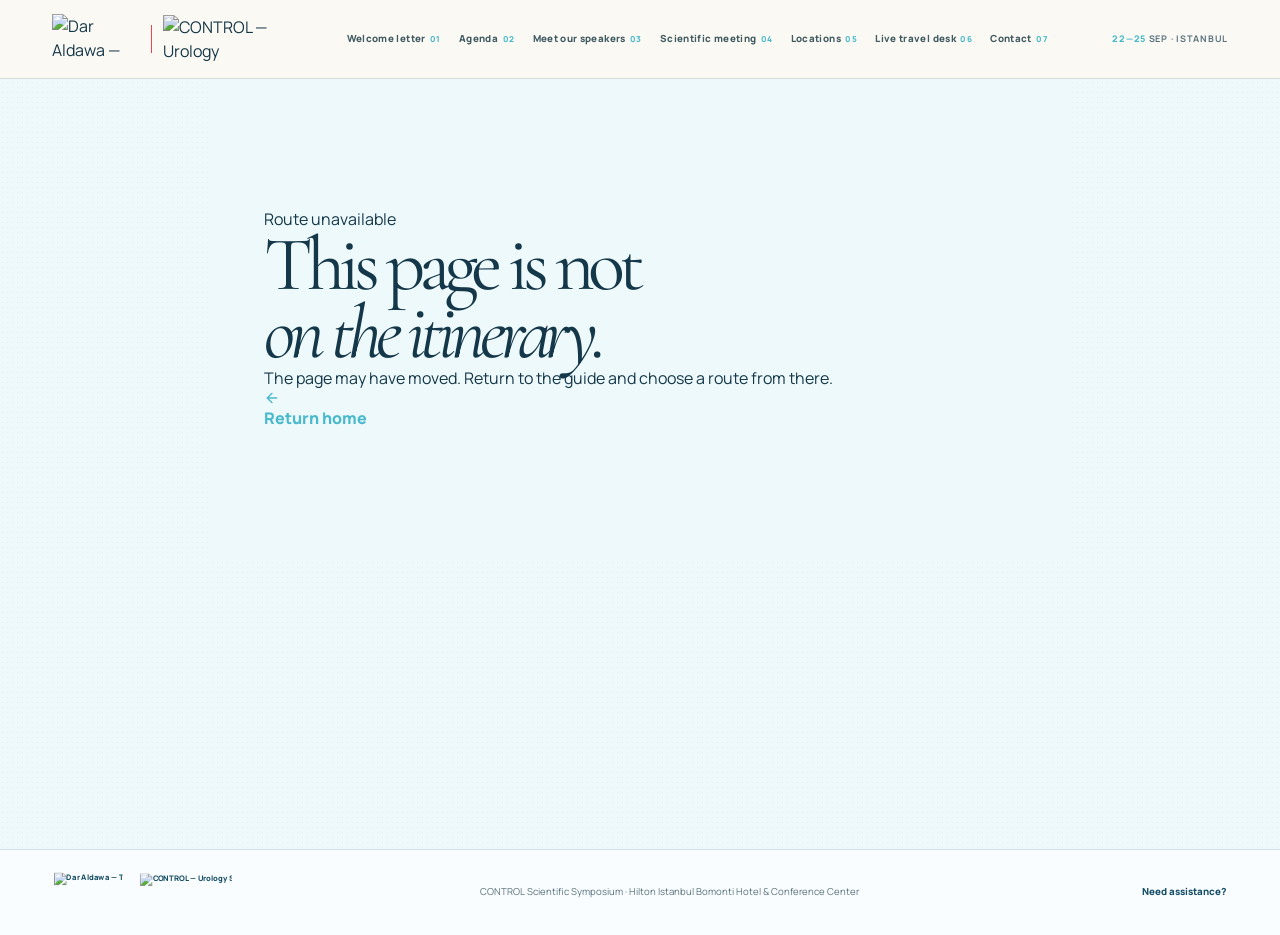
==== index.html @ 24645374 "Add files via upload" ====
<!doctype html>
<html lang="en">
  <head>
    <meta charset="UTF-8" />
    <meta name="viewport" content="width=device-width, initial-scale=1.0, maximum-scale=1" />
    <meta name="theme-color" content="#4ab8cd" />
    <meta name="description" content="CONTROL Urology Scientific Symposium — Istanbul 2026." />
    <meta property="og:type" content="website" />
    <meta property="og:url" content="https://dar-aldawa-marketing.github.io/control/" />
    <meta property="og:title" content="CONTROL · Urology Scientific Symposium" />
    <meta property="og:description" content="CONTROL Urology Scientific Symposium — Istanbul 2026." />
    <link rel="preconnect" href="https://fonts.googleapis.com" />
    <link rel="preconnect" href="https://fonts.gstatic.com" crossorigin />
    <link href="https://fonts.googleapis.com/css2?family=Cormorant+Garamond:ital,wght@0,500;0,600;0,700;1,600&family=Manrope:wght@500;600;700;800&display=swap" rel="stylesheet" />
    <link rel="icon" type="image/png" href="./manus-storage/control-event-logo.png" />
    <link rel="manifest" href="./manifest.webmanifest" />
    <link rel="stylesheet" href="./assets/index-BZ7hhckJ.css?v=20260903-2" />
    <link rel="stylesheet" href="./assets/mobile-overrides.css?v=20260903-7" />
    <link rel="canonical" href="https://dar-aldawa-marketing.github.io/control/" />
    <title>CONTROL · Urology Scientific Symposium</title>
    <script>
      (function () {
        var route = new URLSearchParams(window.location.search).get("route");
        if (route) {
          history.replaceState(null, "", "/control" + route);
        }
      })();
    </script>
    <script type="module" crossorigin src="./assets/index-CAG-2mW_.js?v=20260903-6"></script>
    <script type="module" src="./assets/logo-rain.js?v=20260903-3"></script>
  </head>
  <body>
    <div id="root"></div>
  </body>
</html>
---- assets/mobile-overrides.css ----
.home-passport-strip.is-removed {
  display: none !important;
}

.agenda-postcard {
  display: none !important;
}

.agenda-day-intro {
  grid-template-columns: minmax(0, 1fr) !important;
}

.logo-rain {
  position: fixed;
  z-index: 999;
  inset: 0;
  overflow: hidden;
  pointer-events: none;
  opacity: 0.11;
  contain: strict;
}

.logo-rain__drop {
  position: absolute;
  top: -16vh;
  left: var(--left);
  width: clamp(74px, 8vw, 126px);
  transform: translate3d(0, -18vh, 0) rotate(var(--tilt)) scale(var(--scale));
  animation: logo-rain-fall var(--duration) linear var(--delay) infinite;
  will-change: transform;
}

.logo-rain__drop img {
  display: block;
  width: 100%;
  height: auto;
  filter: saturate(0.85);
}

@keyframes logo-rain-fall {
  to {
    transform: translate3d(var(--drift), 132vh, 0) rotate(calc(var(--tilt) + 7deg)) scale(var(--scale));
  }
}

@media (max-width: 690px) {
  .logo-rain {
    opacity: 0.09;
  }

  .logo-rain__drop {
    width: clamp(64px, 22vw, 92px);
  }

  .agenda-masthead {
    min-height: 205px !important;
    padding: 2.2rem 1rem 1.3rem !important;
  }

  .agenda-masthead h1 {
    font-size: clamp(2.35rem, 11vw, 3rem) !important;
  }

  .agenda-layout {
    padding: 1rem 0.65rem 2.5rem !important;
  }

  .calendar-tabs {
    grid-template-columns: repeat(4, minmax(0, 1fr)) !important;
  }

  .calendar-tabs button {
    min-height: 64px !important;
    padding: 0.4rem 0.1rem !important;
    border-top: 0 !important;
    text-align: center !important;
  }

  .calendar-tabs button:not(:last-child) {
    border-right: 1px solid var(--line) !important;
  }

  .calendar-tabs button span {
    font-size: 0.42rem !important;
  }

  .calendar-tabs strong {
    margin: 0.15rem 0 0 !important;
    font-size: 1.05rem !important;
  }

  .calendar-tabs small {
    display: none !important;
  }

  .agenda-day-intro {
    padding: 1.15rem 0 1rem !important;
  }
}

@media (max-width: 1040px) {
  .site-header {
    z-index: 1001 !important;
  }

  .menu-trigger {
    position: fixed !important;
    right: max(1rem, env(safe-area-inset-right)) !important;
    bottom: max(1rem, env(safe-area-inset-bottom)) !important;
    display: inline-flex !important;
    min-width: 112px;
    min-height: 52px;
    justify-content: center;
    padding: 0.75rem 1rem !important;
    border: 1px solid rgba(255, 255, 255, 0.42) !important;
    border-radius: 999px;
    background: var(--teal-deep) !important;
    color: #fff !important;
    box-shadow: 0 12px 32px rgba(8, 48, 60, 0.28);
  }

  .mobile-menu {
    top: auto !important;
    right: 0.8rem !important;
    bottom: calc(max(1rem, env(safe-area-inset-bottom)) + 62px) !important;
    left: 0.8rem !important;
    max-height: 0 !important;
    border: 0 !important;
    border-radius: 18px;
    opacity: 0;
    transform: translateY(12px);
    pointer-events: none;
    box-shadow: none;
    transition: max-height 0.32s var(--ease-out), opacity 0.22s var(--ease-out), transform 0.22s var(--ease-out) !important;
  }

  .mobile-menu.is-open {
    max-height: calc(100dvh - 9rem) !important;
    overflow-y: auto !important;
    border: 1px solid var(--line) !important;
    opacity: 1;
    transform: translateY(0);
    pointer-events: auto;
    box-shadow: 0 18px 48px rgba(8, 48, 60, 0.22);
  }

  .mobile-menu-inner {
    padding: 0.65rem 1.25rem 1rem !important;
  }

  .mobile-nav-item {
    padding: 0.78rem 0 !important;
  }

  .site-footer {
    padding-bottom: 5.5rem !important;
  }
}

@media (max-width: 690px) {
  .first-hero {
    padding-top: 1.8rem !important;
    padding-bottom: 1.5rem !important;
  }

  .hero-first-logo {
    width: 150px !important;
    height: auto !important;
    margin-top: 0.4rem !important;
  }

  .first-hero h1 {
    max-width: 10.5ch !important;
    margin-top: 0.75rem !important;
    font-size: clamp(2.45rem, 10.7vw, 3.15rem) !important;
    line-height: 0.88 !important;
  }

  .hero-description {
    margin-top: 0.9rem !important;
  }

  .hero-cta {
    margin-top: 1.15rem !important;
  }

  .hero-countdown {
    margin-top: 1.4rem !important;
  }

  .agenda-masthead {
    min-height: 155px !important;
    padding: 1.2rem 1rem 1rem !important;
    background-position: center 34% !important;
  }

  .agenda-masthead h1 {
    max-width: 14ch !important;
    font-size: clamp(1.8rem, 8.3vw, 2.3rem) !important;
    line-height: 0.9 !important;
  }

  .agenda-masthead span {
    margin-top: 0.65rem !important;
  }
}

@media (prefers-reduced-motion: reduce), print {
  .logo-rain {
    display: none !important;
  }
}

@media (max-width: 380px) {
  .calendar-tabs button {
    min-height: 58px !important;
  }

  .calendar-tabs strong {
    font-size: 0.95rem !important;
  }
}

/* CONTROL event identity */
:root {
  --teal: #49b9cd;
  --teal-deep: #164f68;
  --aqua: #dff5fb;
  --lime: #00a99d;
  --coral: #ef444d;
  --ink: #14384a;
  --paper: #fafdff;
  --cream: #eef9fc;
  --muted: #58727f;
  --line: rgba(20, 79, 104, 0.17);
}

body {
  background: var(--cream) !important;
}

.first-hero {
  background-position: center center !important;
}

.first-hero::before {
  background: linear-gradient(90deg, rgba(247, 253, 255, 0.98) 0%, rgba(247, 253, 255, 0.91) 38%, rgba(247, 253, 255, 0.34) 67%, rgba(247, 253, 255, 0.08) 100%) !important;
}

.brand-first,
.hero-first-logo,
.letter-logo,
.letter-hero > img {
  mix-blend-mode: multiply !important;
}

.brand-first {
  width: 118px !important;
}

.hero-first-logo {
  width: min(330px, 72vw) !important;
  height: auto !important;
}

.logo-rain {
  opacity: 0.13;
}

@media (max-width: 690px) {
  .first-hero {
    background-image: url("../manus-storage/control-theme.jpg") !important;
    background-position: 62% center !important;
  }

  .first-hero::before {
    background: linear-gradient(110deg, rgba(247, 253, 255, 0.98) 0%, rgba(247, 253, 255, 0.91) 58%, rgba(247, 253, 255, 0.42) 100%) !important;
  }

  .brand-first {
    width: 88px !important;
  }
}

/* Final mobile clarity and countdown order adjustments */
.hero-countdown {
  display: flex !important;
  flex-direction: column !important;
  gap: 0 !important;
}

.hero-countdown .event-facts {
  display: contents !important;
}

.hero-countdown .event-facts > div:first-child {
  order: 1;
}

.hero-countdown .countdown {
  order: 2;
}

.hero-countdown .event-facts > div:last-child {
  order: 3;
}

@media (max-width: 690px) {
  .first-hero h1 {
    max-width: 11.5ch !important;
    font-size: clamp(2.2rem, 9.2vw, 2.9rem) !important;
    line-height: 0.9 !important;
  }

  .agenda-day-intro {
    display: grid !important;
    grid-template-columns: minmax(0, 1fr) 118px !important;
    align-items: end !important;
    column-gap: 0.7rem !important;
    padding: 1.15rem 0 1rem !important;
  }

  .agenda-day-intro > div:first-child {
    min-width: 0;
  }

  .agenda-day-intro h2 {
    font-size: clamp(2rem, 8.8vw, 2.65rem) !important;
    line-height: 0.88 !important;
  }

  .agenda-postcard {
    display: block !important;
    width: 118px !important;
    height: 78px !important;
    margin: 0 0 0 auto !important;
    box-shadow: 5px 6px rgba(216, 120, 88, 0.14) !important;
  }

  .agenda-postcard span {
    padding: 0.28rem 0.35rem !important;
    font-size: 0.42rem !important;
  }
}

@media (max-width: 380px) {
  .agenda-day-intro {
    grid-template-columns: minmax(0, 1fr) 104px !important;
    column-gap: 0.55rem !important;
  }

  .agenda-postcard {
    width: 104px !important;
    height: 70px !important;
  }
}

/* Floating navigation fix: sticky headers create a containing block for fixed children. */
@media (max-width: 1040px) {
  .site-header {
    overflow: visible !important;
  }

  .menu-trigger {
    position: absolute !important;
    top: 50% !important;
    right: max(1rem, env(safe-area-inset-right)) !important;
    bottom: auto !important;
    left: auto !important;
    z-index: 1003 !important;
    width: 128px;
    min-width: 128px !important;
    min-height: 48px !important;
    transform: translateY(-50%);
    border: 1px solid rgba(255, 255, 255, 0.28) !important;
    background: linear-gradient(135deg, #0a8580, #075c68) !important;
    box-shadow: 0 10px 24px rgba(8, 48, 60, 0.26), inset 0 1px rgba(255, 255, 255, 0.16);
    transition: transform 0.18s var(--ease-out), box-shadow 0.18s var(--ease-out), background 0.18s var(--ease-out) !important;
  }

  .menu-trigger:hover {
    background: linear-gradient(135deg, #0c938d, #086a76) !important;
    box-shadow: 0 13px 28px rgba(8, 48, 60, 0.3), inset 0 1px rgba(255, 255, 255, 0.2);
  }

  .menu-trigger:active {
    transform: translateY(-50%) scale(0.97);
  }

  .menu-trigger:focus-visible {
    outline: 3px solid rgba(213, 225, 96, 0.9);
    outline-offset: 3px;
  }

  .mobile-menu {
    position: absolute !important;
    top: calc(100% + 10px) !important;
    right: 0.8rem !important;
    bottom: auto !important;
    left: 0.8rem !important;
    z-index: 1002 !important;
    transform: translateY(-8px);
  }

  .mobile-menu.is-open {
    transform: translateY(0);
  }
}

@media (max-width: 420px) {
  .menu-trigger {
    width: 116px;
    min-width: 116px !important;
    padding: 0.65rem 0.85rem !important;
  }
}

/* Keep the floating control independent from sticky/header layout and page scroll. */
@media (max-width: 1040px) {
  .floating-menu-layer {
    position: fixed !important;
    inset: 0 !important;
    z-index: 1002 !important;
    pointer-events: none;
  }

  .floating-menu-layer .menu-trigger {
    position: absolute !important;
    top: max(0.75rem, env(safe-area-inset-top)) !important;
    right: max(1rem, env(safe-area-inset-right)) !important;
    bottom: auto !important;
    left: auto !important;
    z-index: 1003 !important;
    transform: none !important;
    pointer-events: auto;
  }

  .floating-menu-layer .menu-trigger:hover {
    transform: translateY(-1px) !important;
  }

  .floating-menu-layer .menu-trigger:active {
    transform: scale(0.97) !important;
  }

  .floating-menu-layer .mobile-menu {
    position: absolute !important;
    top: calc(max(0.75rem, env(safe-area-inset-top)) + 58px) !important;
    right: 0.8rem !important;
    bottom: auto !important;
    left: 0.8rem !important;
    z-index: 1002 !important;
    pointer-events: none;
  }

  .floating-menu-layer .mobile-menu.is-open {
    pointer-events: auto;
  }
}

/* Remove the Istanbul Note card from the agenda and give the itinerary full width. */
.agenda-postcard {
  display: none !important;
}

@media (max-width: 690px) {
  .agenda-day-intro {
    grid-template-columns: minmax(0, 1fr) !important;
  }
}

/* Final CONTROL identity overrides */
:root {
  --teal: #49b9cd;
  --teal-deep: #164f68;
  --aqua: #dff5fb;
  --lime: #00a99d;
  --coral: #ef444d;
  --ink: #14384a;
  --paper: #fafdff;
  --cream: #eef9fc;
  --muted: #58727f;
  --line: rgba(20, 79, 104, 0.17);
}

body { background: var(--cream) !important; }
.first-hero { background-position: center center !important; }
.first-hero::before { background: linear-gradient(90deg, rgba(247,253,255,.98) 0%, rgba(247,253,255,.91) 38%, rgba(247,253,255,.34) 67%, rgba(247,253,255,.08) 100%) !important; }
.brand-first,.hero-first-logo,.letter-logo,.letter-hero>img { mix-blend-mode: multiply !important; }
.brand-first { width: 118px !important; }
.hero-first-logo { width: min(330px,72vw) !important; height: auto !important; }
.logo-rain { opacity: .13; }

@media (max-width: 690px) {
  .first-hero { background-image: url("../manus-storage/control-theme.jpg") !important; background-position: 62% center !important; }
  .first-hero::before { background: linear-gradient(110deg, rgba(247,253,255,.98) 0%, rgba(247,253,255,.91) 58%, rgba(247,253,255,.42) 100%) !important; }
  .brand-first { width: 88px !important; }
}
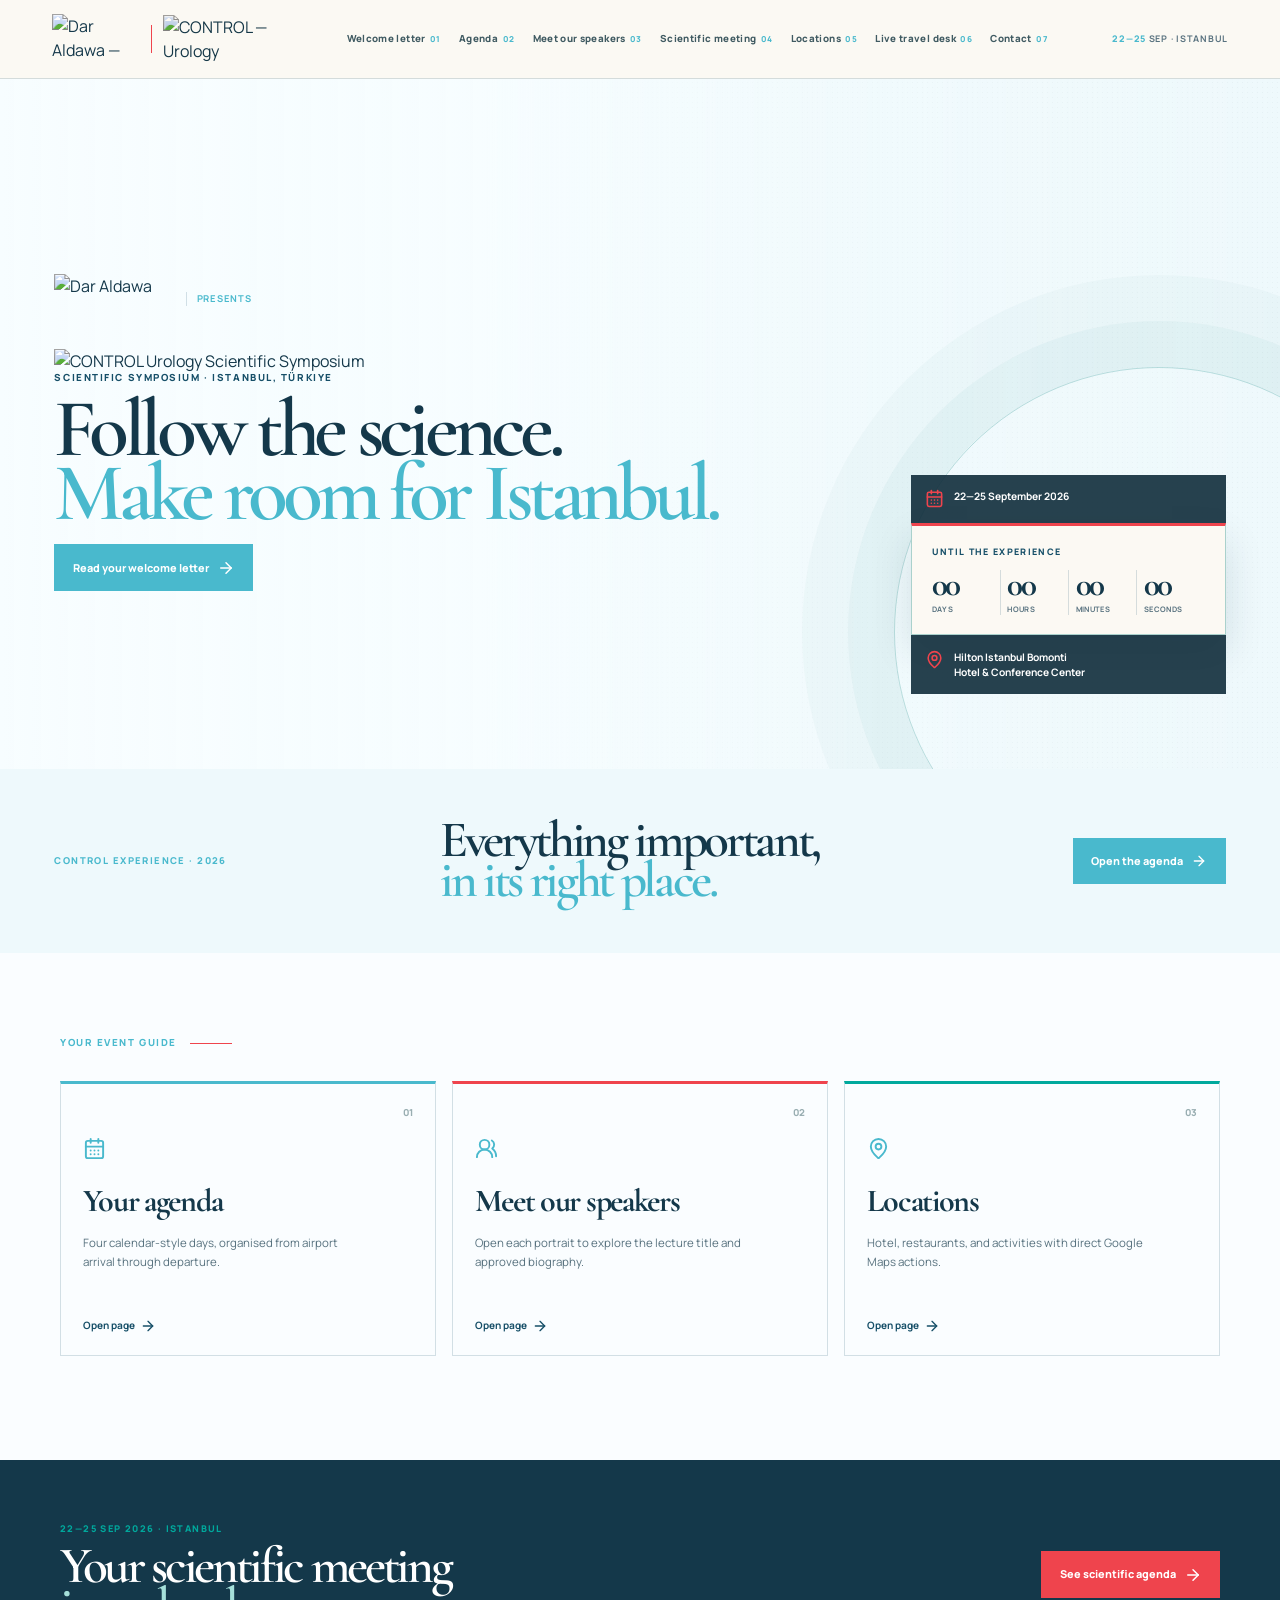
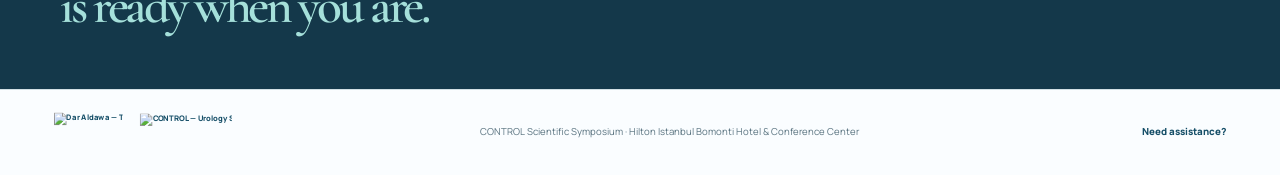
==== commit 93324e59: "Add files via upload" ====
--- a/index.html
+++ b/index.html
@@ -3,6 +3,7 @@
   <head>
     <meta charset="UTF-8" />
     <meta name="viewport" content="width=device-width, initial-scale=1.0, maximum-scale=1" />
+    <base href="./" />
     <meta name="theme-color" content="#4ab8cd" />
     <meta name="description" content="CONTROL Urology Scientific Symposium — Istanbul 2026." />
     <meta property="og:type" content="website" />
@@ -22,7 +23,8 @@
       (function () {
         var route = new URLSearchParams(window.location.search).get("route");
         if (route) {
-          history.replaceState(null, "", "/control" + route);
+          var siteBase = window.location.pathname.replace(/\/$/, "");
+          history.replaceState(null, "", siteBase + route);
         }
       })();
     </script>
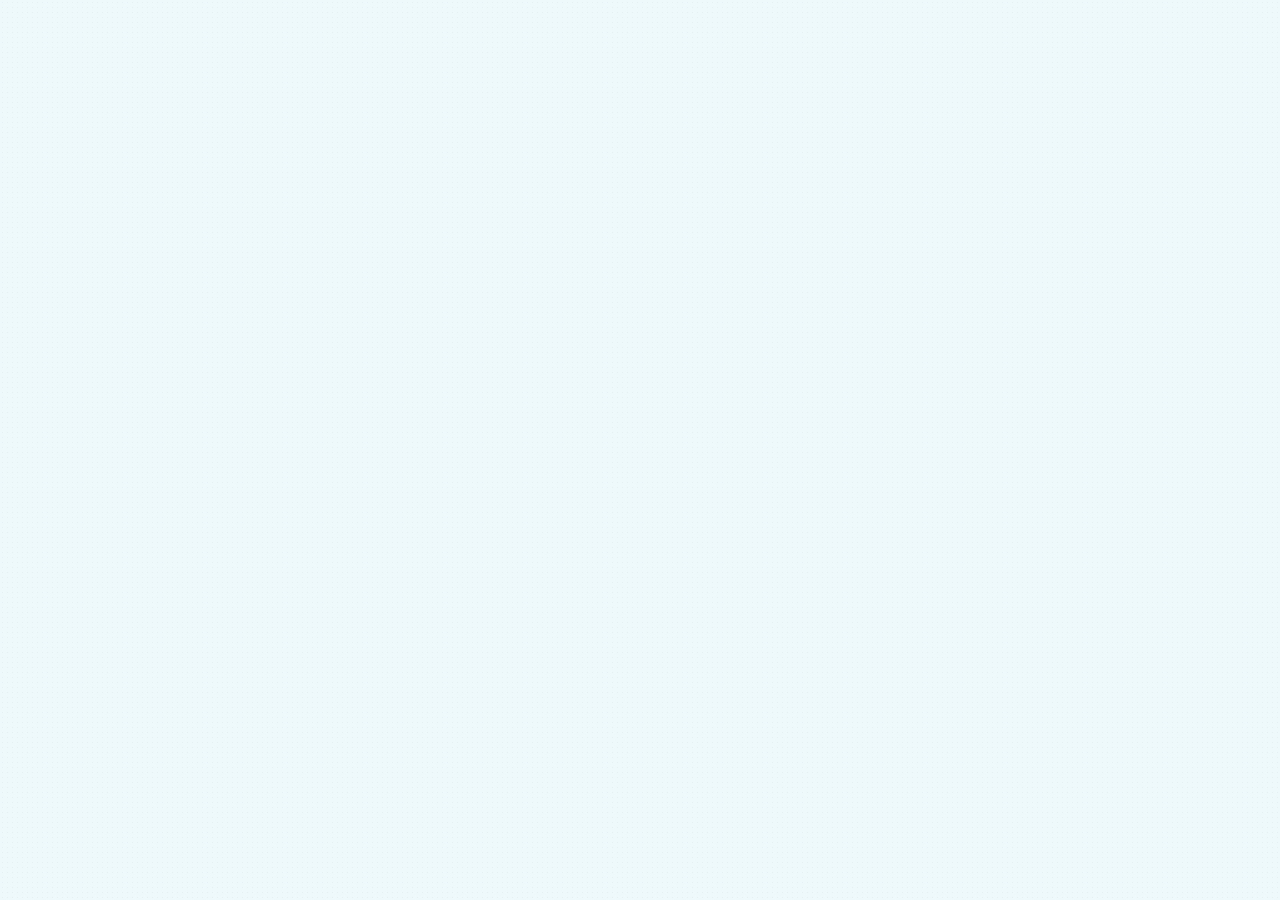
==== commit 24eb816c: "Add files via upload" ====
--- a/index.html
+++ b/index.html
@@ -15,8 +15,8 @@
     <link href="https://fonts.googleapis.com/css2?family=Cormorant+Garamond:ital,wght@0,500;0,600;0,700;1,600&family=Manrope:wght@500;600;700;800&display=swap" rel="stylesheet" />
     <link rel="icon" type="image/png" href="./manus-storage/control-event-logo.png" />
     <link rel="manifest" href="./manifest.webmanifest" />
-    <link rel="stylesheet" href="./assets/index-BZ7hhckJ.css?v=20260903-2" />
-    <link rel="stylesheet" href="./assets/mobile-overrides.css?v=20260903-7" />
+    <link rel="stylesheet" href="./assets/index-BZ7hhckJ.css?v=20260921-4" />
+    <link rel="stylesheet" href="./assets/mobile-overrides.css?v=20260921-4" />
     <link rel="canonical" href="https://dar-aldawa-marketing.github.io/control/" />
     <title>CONTROL · Urology Scientific Symposium</title>
     <script>
@@ -28,8 +28,8 @@
         }
       })();
     </script>
-    <script type="module" crossorigin src="./assets/index-CAG-2mW_.js?v=20260903-6"></script>
-    <script type="module" src="./assets/logo-rain.js?v=20260903-3"></script>
+    <script type="module" crossorigin src="./assets/index-control-v4-20260921.js"></script>
+    <script type="module" src="./assets/logo-rain-control-v4-20260921.js"></script>
   </head>
   <body>
     <div id="root"></div>
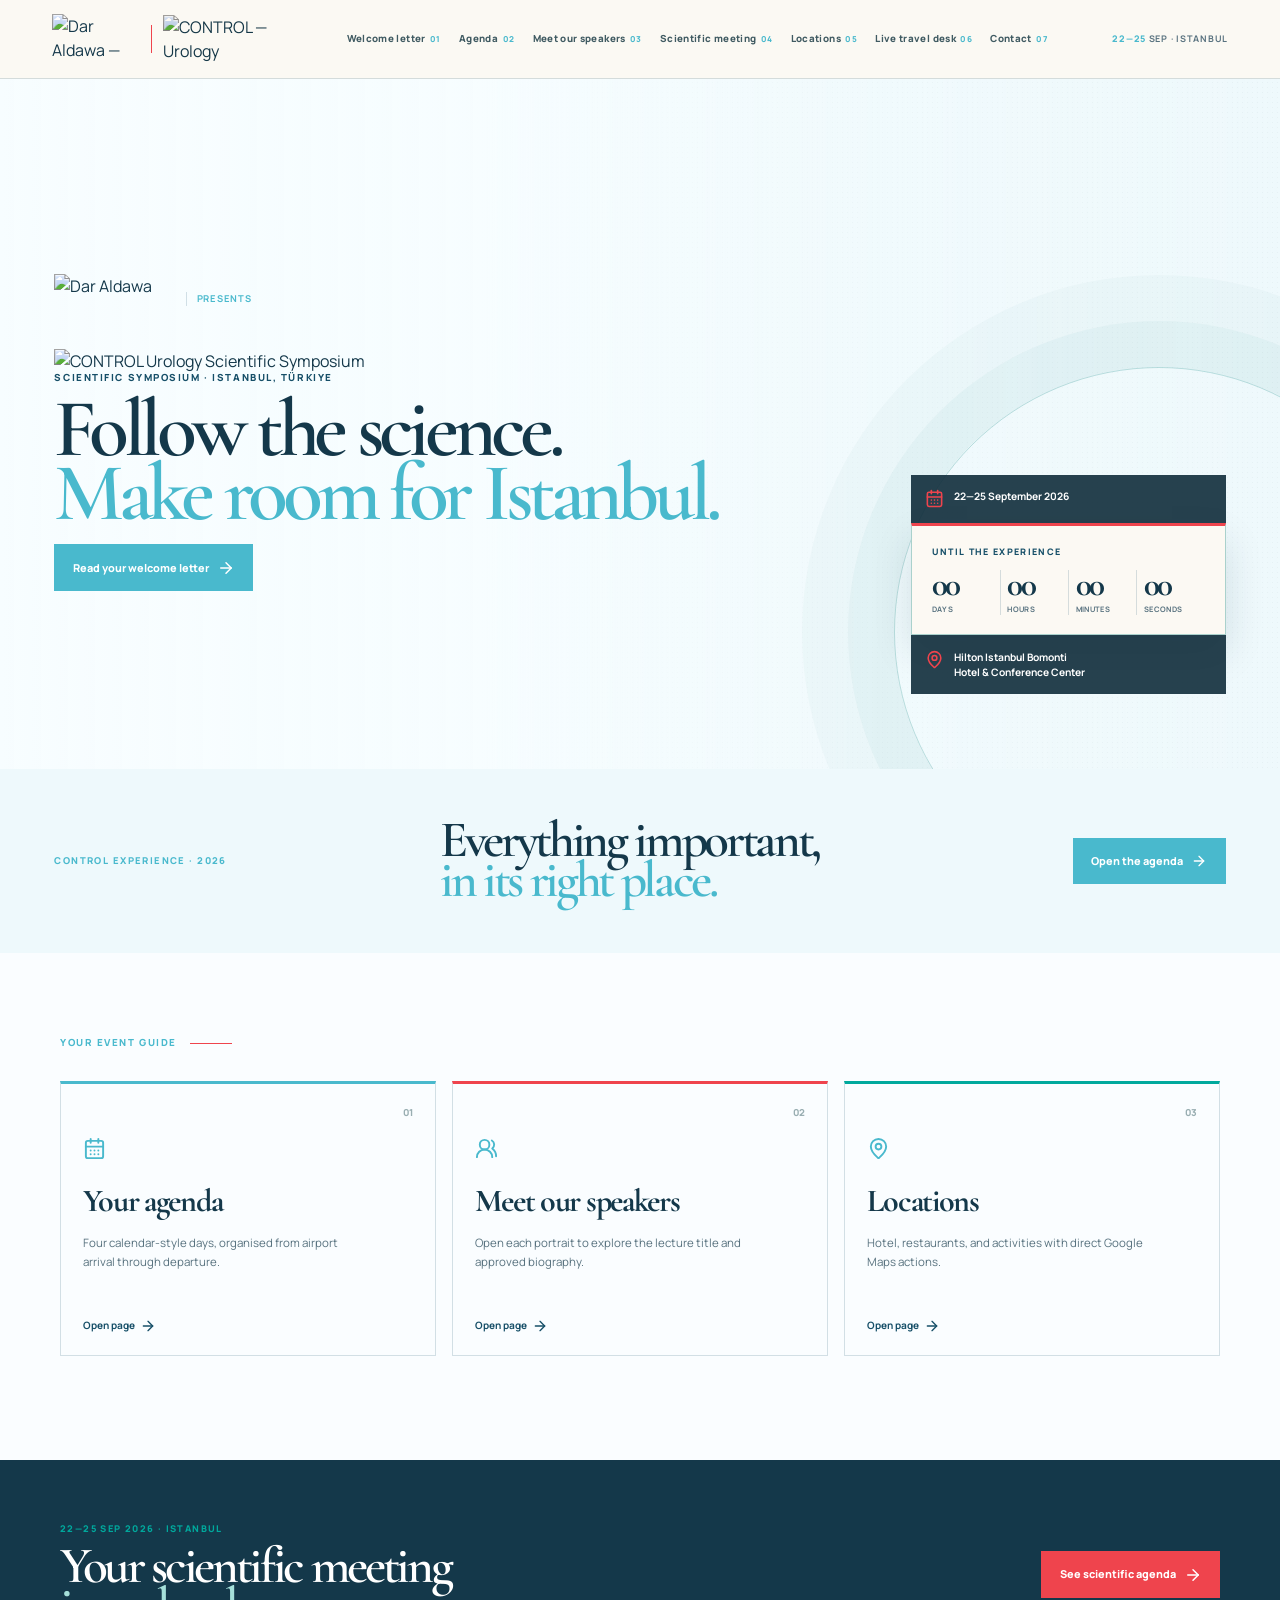
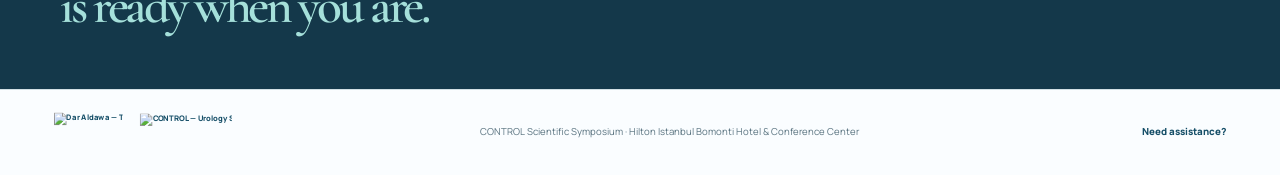
==== commit 1b0fa540: "Add files via upload" ====
--- a/index.html
+++ b/index.html
@@ -15,8 +15,8 @@
     <link href="https://fonts.googleapis.com/css2?family=Cormorant+Garamond:ital,wght@0,500;0,600;0,700;1,600&family=Manrope:wght@500;600;700;800&display=swap" rel="stylesheet" />
     <link rel="icon" type="image/png" href="./manus-storage/control-event-logo.png" />
     <link rel="manifest" href="./manifest.webmanifest" />
-    <link rel="stylesheet" href="./assets/index-BZ7hhckJ.css?v=20260921-4" />
-    <link rel="stylesheet" href="./assets/mobile-overrides.css?v=20260921-4" />
+    <link rel="stylesheet" href="./assets/index-BZ7hhckJ.css?v=20260921-5" />
+    <link rel="stylesheet" href="./assets/mobile-overrides.css?v=20260921-5" />
     <link rel="canonical" href="https://dar-aldawa-marketing.github.io/control/" />
     <title>CONTROL · Urology Scientific Symposium</title>
     <script>
@@ -28,8 +28,8 @@
         }
       })();
     </script>
-    <script type="module" crossorigin src="./assets/index-control-v4-20260921.js"></script>
-    <script type="module" src="./assets/logo-rain-control-v4-20260921.js"></script>
+    <script type="module" crossorigin src="./index-control-v5-20260921.js"></script>
+    <script type="module" src="./logo-rain-control-v5-20260921.js"></script>
   </head>
   <body>
     <div id="root"></div>
